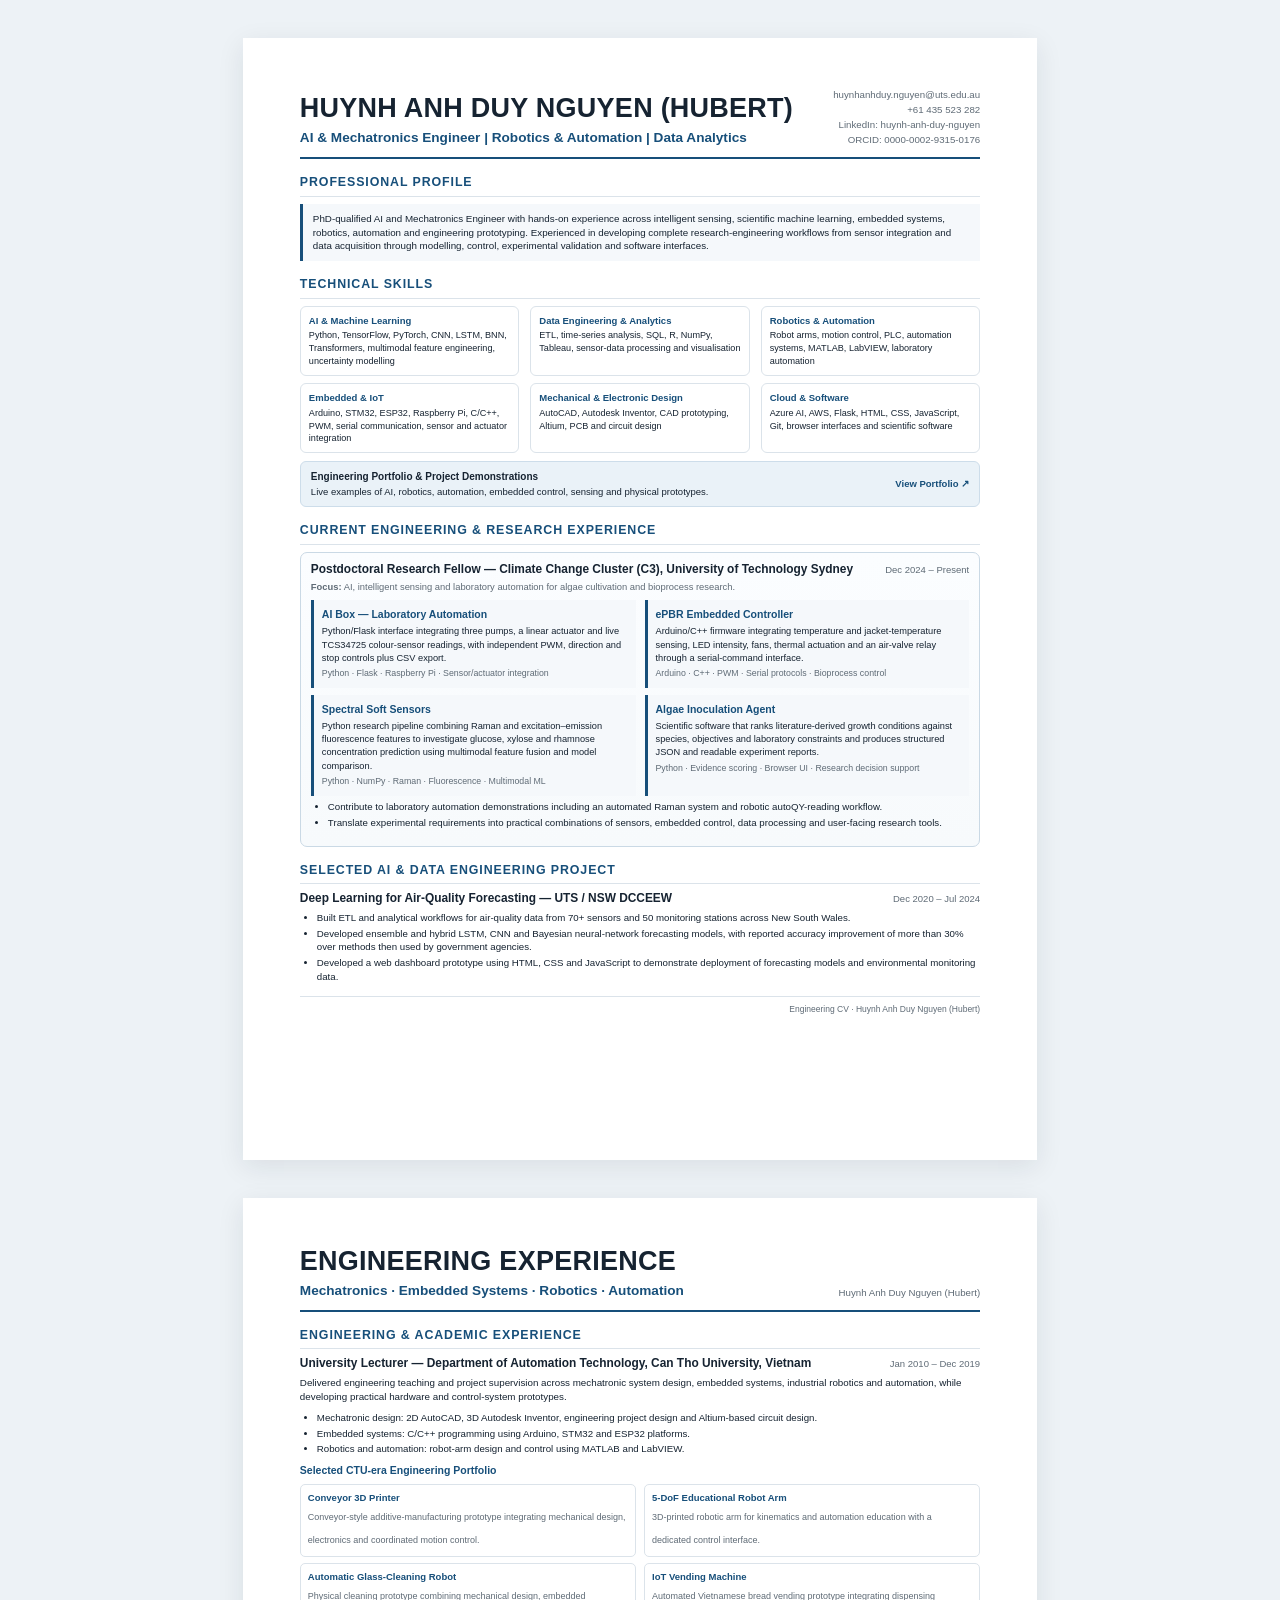
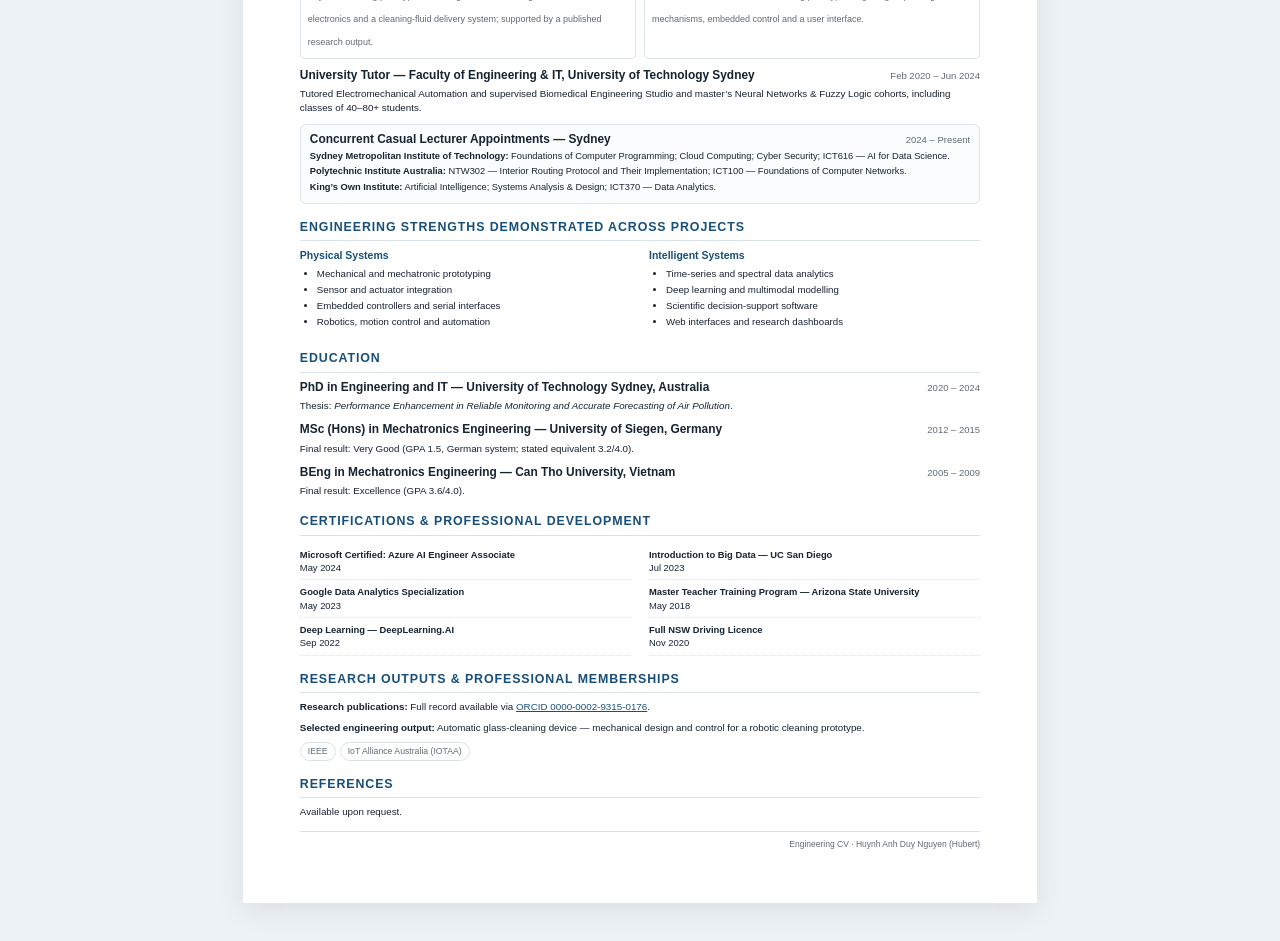
==== documents/CV_Engineering_AI_Robotics_2026.html @ 5ec6fedc "Add updated engineering CV to portfolio website" ====
<!DOCTYPE html>
<html lang="en">
<head>
<meta charset="utf-8">
<meta name="viewport" content="width=device-width, initial-scale=1">
<title>Huynh Anh Duy Nguyen (Hubert) — Engineering, AI & Robotics CV</title>
<style>
:root{
--ink:#162331;
--muted:#5f6b76;
--line:#dbe3ea;
--paper:#ffffff;
--soft:#f5f8fb;
--accent:#174f7a;
--accent-soft:#eaf2f8;
}
*{box-sizing:border-box}
html{background:#edf2f6}
body{
margin:0;
font-family:"Segoe UI",Arial,Helvetica,sans-serif;
color:var(--ink);
background:#edf2f6;
line-height:1.42;
}
.page{
width:210mm;
min-height:297mm;
margin:10mm auto;
background:var(--paper);
padding:13mm 15mm 14mm;
box-shadow:0 7px 26px rgba(22,35,49,.09);
}
header{
display:grid;
grid-template-columns:minmax(0,1fr) auto;
gap:22px;
align-items:end;
border-bottom:2.5px solid var(--accent);
padding-bottom:10px;
margin-bottom:13px;
}
h1{
margin:0;
font-size:27px;
letter-spacing:.25px;
line-height:1.05;
}
.role{
margin-top:5px;
color:var(--accent);
font-weight:700;
font-size:13.6px;
}
.contact{
text-align:right;
font-size:9.7px;
line-height:1.55;
color:var(--muted);
}
.contact a{color:inherit;text-decoration:none}
h2{
margin:15px 0 7px;
padding-bottom:4px;
color:var(--accent);
border-bottom:1px solid var(--line);
text-transform:uppercase;
letter-spacing:.9px;
font-size:12.4px;
}
h3{margin:0;font-size:11.9px;line-height:1.3}
h4{margin:0 0 3px;font-size:10.5px;color:var(--accent)}
p{margin:4px 0 7px;font-size:9.8px}
ul{margin:4px 0 7px 17px;padding:0}
li{margin:2px 0;font-size:9.7px}
.profile{
background:var(--soft);
border-left:3px solid var(--accent);
padding:8px 10px;
}
.meta{
display:flex;
justify-content:space-between;
gap:14px;
align-items:baseline;
margin-bottom:3px;
}
.meta span{
white-space:nowrap;
color:var(--muted);
font-size:9.5px;
}
.item{margin-bottom:9px}
.skills{
display:grid;
grid-template-columns:1fr 1fr 1fr;
gap:7px 11px;
}
.skill{
min-height:50px;
padding:7px 8px;
border:1px solid var(--line);
border-radius:6px;
background:#fff;
font-size:9.1px;
}
.skill b{
display:block;
color:var(--accent);
margin-bottom:2px;
font-size:9.5px;
}
.portfolio{
margin-top:8px;
display:flex;
justify-content:space-between;
gap:16px;
align-items:center;
padding:8px 10px;
background:var(--accent-soft);
border:1px solid #cdddea;
border-radius:6px;
font-size:9.5px;
}
.portfolio b{display:block;font-size:10px}
.portfolio a{
color:var(--accent);
font-weight:700;
text-decoration:none;
white-space:nowrap;
}
.lead-role{
border:1px solid #cad9e5;
border-radius:7px;
padding:9px 10px;
background:linear-gradient(180deg,#fbfdff 0%,#f7fafc 100%);
}
.focus{
color:var(--muted);
font-size:9.4px;
margin:2px 0 7px;
}
.project-grid{
display:grid;
grid-template-columns:1fr 1fr;
gap:7px 9px;
margin-top:6px;
}
.project-card{
border-left:3px solid var(--accent);
background:var(--soft);
padding:7px 8px;
min-height:72px;
}
.project-card p{font-size:9.25px;margin:2px 0}
.project-card .tech{
color:var(--muted);
font-size:8.8px;
}
.compact-teaching{
border:1px solid var(--line);
border-radius:6px;
padding:7px 9px;
background:#fbfcfd;
}
.compact-teaching p{margin:2px 0;font-size:9.3px}
.ctu-projects{
display:grid;
grid-template-columns:1fr 1fr;
gap:6px 8px;
margin-top:6px;
}
.ctu-project{
padding:6px 7px;
border:1px solid var(--line);
border-radius:5px;
background:#fff;
}
.ctu-project b{display:block;color:var(--accent);font-size:9.5px}
.ctu-project span{font-size:9px;color:var(--muted)}
.two-col{
display:grid;
grid-template-columns:1fr 1fr;
gap:10px 18px;
}
.cert{
padding:5px 0;
border-bottom:1px dotted var(--line);
font-size:9.4px;
}
.cert b{display:block}
.badges{display:flex;flex-wrap:wrap;gap:4px;margin-top:5px}
.badge{
border:1px solid var(--line);
border-radius:999px;
padding:2px 7px;
font-size:8.7px;
color:var(--muted);
}
.small{font-size:9.2px;color:var(--muted)}
a{color:var(--accent)}
.page-note{
margin-top:12px;
padding-top:6px;
border-top:1px solid var(--line);
font-size:8.5px;
color:var(--muted);
text-align:right;
}
@media print{
html,body{background:#fff}
.page{
width:auto;
min-height:297mm;
margin:0;
box-shadow:none;
break-after:page;
}
.page:last-child{break-after:auto}
a{text-decoration:none;color:inherit}
}
</style>
</head>
<body>
<main class="page">
<header>
<div>
<h1>HUYNH ANH DUY NGUYEN (HUBERT)</h1>
<div class="role">AI &amp; Mechatronics Engineer | Robotics &amp; Automation | Data Analytics</div>
</div>
<div class="contact">
<div><a href="mailto:huynhanhduy.nguyen@uts.edu.au">huynhanhduy.nguyen@uts.edu.au</a></div>
<div>+61 435 523 282</div>
<div><a href="https://www.linkedin.com/in/huynh-anh-duy-nguyen/">LinkedIn: huynh-anh-duy-nguyen</a></div>
<div><a href="https://orcid.org/0000-0002-9315-0176">ORCID: 0000-0002-9315-0176</a></div>
</div>
</header>
<section>
<h2>Professional Profile</h2>
<p class="profile">
PhD-qualified AI and Mechatronics Engineer with hands-on experience across intelligent sensing,
scientific machine learning, embedded systems, robotics, automation and engineering prototyping.
Experienced in developing complete research-engineering workflows from sensor integration and data
acquisition through modelling, control, experimental validation and software interfaces.
</p>
</section>
<section>
<h2>Technical Skills</h2>
<div class="skills">
<div class="skill"><b>AI &amp; Machine Learning</b>Python, TensorFlow, PyTorch, CNN, LSTM, BNN, Transformers, multimodal feature engineering, uncertainty modelling</div>
<div class="skill"><b>Data Engineering &amp; Analytics</b>ETL, time-series analysis, SQL, R, NumPy, Tableau, sensor-data processing and visualisation</div>
<div class="skill"><b>Robotics &amp; Automation</b>Robot arms, motion control, PLC, automation systems, MATLAB, LabVIEW, laboratory automation</div>
<div class="skill"><b>Embedded &amp; IoT</b>Arduino, STM32, ESP32, Raspberry Pi, C/C++, PWM, serial communication, sensor and actuator integration</div>
<div class="skill"><b>Mechanical &amp; Electronic Design</b>AutoCAD, Autodesk Inventor, CAD prototyping, Altium, PCB and circuit design</div>
<div class="skill"><b>Cloud &amp; Software</b>Azure AI, AWS, Flask, HTML, CSS, JavaScript, Git, browser interfaces and scientific software</div>
</div>
<div class="portfolio">
<div><b>Engineering Portfolio &amp; Project Demonstrations</b>Live examples of AI, robotics, automation, embedded control, sensing and physical prototypes.</div>
<a href="https://nhaduy99.github.io/portfolio_website/" target="_blank" rel="noopener">View Portfolio ↗</a>
</div>
</section>
<section>
<h2>Current Engineering &amp; Research Experience</h2>
<div class="lead-role">
<div class="meta">
<h3>Postdoctoral Research Fellow — Climate Change Cluster (C3), University of Technology Sydney</h3>
<span>Dec 2024 – Present</span>
</div>
<p class="focus"><b>Focus:</b> AI, intelligent sensing and laboratory automation for algae cultivation and bioprocess research.</p>
<div class="project-grid">
<div class="project-card">
<h4>AI Box — Laboratory Automation</h4>
<p>Python/Flask interface integrating three pumps, a linear actuator and live TCS34725 colour-sensor readings, with independent PWM, direction and stop controls plus CSV export.</p>
<p class="tech">Python · Flask · Raspberry Pi · Sensor/actuator integration</p>
</div>
<div class="project-card">
<h4>ePBR Embedded Controller</h4>
<p>Arduino/C++ firmware integrating temperature and jacket-temperature sensing, LED intensity, fans, thermal actuation and an air-valve relay through a serial-command interface.</p>
<p class="tech">Arduino · C++ · PWM · Serial protocols · Bioprocess control</p>
</div>
<div class="project-card">
<h4>Spectral Soft Sensors</h4>
<p>Python research pipeline combining Raman and excitation–emission fluorescence features to investigate glucose, xylose and rhamnose concentration prediction using multimodal feature fusion and model comparison.</p>
<p class="tech">Python · NumPy · Raman · Fluorescence · Multimodal ML</p>
</div>
<div class="project-card">
<h4>Algae Inoculation Agent</h4>
<p>Scientific software that ranks literature-derived growth conditions against species, objectives and laboratory constraints and produces structured JSON and readable experiment reports.</p>
<p class="tech">Python · Evidence scoring · Browser UI · Research decision support</p>
</div>
</div>
<ul>
<li>Contribute to laboratory automation demonstrations including an automated Raman system and robotic autoQY-reading workflow.</li>
<li>Translate experimental requirements into practical combinations of sensors, embedded control, data processing and user-facing research tools.</li>
</ul>
</div>
</section>
<section>
<h2>Selected AI &amp; Data Engineering Project</h2>
<div class="item">
<div class="meta">
<h3>Deep Learning for Air-Quality Forecasting — UTS / NSW DCCEEW</h3>
<span>Dec 2020 – Jul 2024</span>
</div>
<ul>
<li>Built ETL and analytical workflows for air-quality data from 70+ sensors and 50 monitoring stations across New South Wales.</li>
<li>Developed ensemble and hybrid LSTM, CNN and Bayesian neural-network forecasting models, with reported accuracy improvement of more than 30% over methods then used by government agencies.</li>
<li>Developed a web dashboard prototype using HTML, CSS and JavaScript to demonstrate deployment of forecasting models and environmental monitoring data.</li>
</ul>
</div>
</section>
<div class="page-note">Engineering CV · Huynh Anh Duy Nguyen (Hubert)</div>
</main>
<main class="page">
<header>
<div>
<h1>ENGINEERING EXPERIENCE</h1>
<div class="role">Mechatronics · Embedded Systems · Robotics · Automation</div>
</div>
<div class="contact">Huynh Anh Duy Nguyen (Hubert)</div>
</header>
<section>
<h2>Engineering &amp; Academic Experience</h2>
<div class="item">
<div class="meta">
<h3>University Lecturer — Department of Automation Technology, Can Tho University, Vietnam</h3>
<span>Jan 2010 – Dec 2019</span>
</div>
<p>
Delivered engineering teaching and project supervision across mechatronic system design, embedded systems,
industrial robotics and automation, while developing practical hardware and control-system prototypes.
</p>
<ul>
<li>Mechatronic design: 2D AutoCAD, 3D Autodesk Inventor, engineering project design and Altium-based circuit design.</li>
<li>Embedded systems: C/C++ programming using Arduino, STM32 and ESP32 platforms.</li>
<li>Robotics and automation: robot-arm design and control using MATLAB and LabVIEW.</li>
</ul>
<h4>Selected CTU-era Engineering Portfolio</h4>
<div class="ctu-projects">
<div class="ctu-project">
<b>Conveyor 3D Printer</b>
<span>Conveyor-style additive-manufacturing prototype integrating mechanical design, electronics and coordinated motion control.</span>
</div>
<div class="ctu-project">
<b>5-DoF Educational Robot Arm</b>
<span>3D-printed robotic arm for kinematics and automation education with a dedicated control interface.</span>
</div>
<div class="ctu-project">
<b>Automatic Glass-Cleaning Robot</b>
<span>Physical cleaning prototype combining mechanical design, embedded electronics and a cleaning-fluid delivery system; supported by a published research output.</span>
</div>
<div class="ctu-project">
<b>IoT Vending Machine</b>
<span>Automated Vietnamese bread vending prototype integrating dispensing mechanisms, embedded control and a user interface.</span>
</div>
</div>
</div>
<div class="item">
<div class="meta">
<h3>University Tutor — Faculty of Engineering &amp; IT, University of Technology Sydney</h3>
<span>Feb 2020 – Jun 2024</span>
</div>
<p>Tutored Electromechanical Automation and supervised Biomedical Engineering Studio and master’s Neural Networks &amp; Fuzzy Logic cohorts, including classes of 40–80+ students.</p>
</div>
<div class="compact-teaching">
<div class="meta">
<h3>Concurrent Casual Lecturer Appointments — Sydney</h3>
<span>2024 – Present</span>
</div>
<p><b>Sydney Metropolitan Institute of Technology:</b> Foundations of Computer Programming; Cloud Computing; Cyber Security; ICT616 — AI for Data Science.</p>
<p><b>Polytechnic Institute Australia:</b> NTW302 — Interior Routing Protocol and Their Implementation; ICT100 — Foundations of Computer Networks.</p>
<p><b>King’s Own Institute:</b> Artificial Intelligence; Systems Analysis &amp; Design; ICT370 — Data Analytics.</p>
</div>
</section>
<section>
<h2>Engineering Strengths Demonstrated Across Projects</h2>
<div class="two-col">
<div>
<h4>Physical Systems</h4>
<ul>
<li>Mechanical and mechatronic prototyping</li>
<li>Sensor and actuator integration</li>
<li>Embedded controllers and serial interfaces</li>
<li>Robotics, motion control and automation</li>
</ul>
</div>
<div>
<h4>Intelligent Systems</h4>
<ul>
<li>Time-series and spectral data analytics</li>
<li>Deep learning and multimodal modelling</li>
<li>Scientific decision-support software</li>
<li>Web interfaces and research dashboards</li>
</ul>
</div>
</div>
</section>
<section>
<h2>Education</h2>
<div class="item">
<div class="meta"><h3>PhD in Engineering and IT — University of Technology Sydney, Australia</h3><span>2020 – 2024</span></div>
<p>Thesis: <em>Performance Enhancement in Reliable Monitoring and Accurate Forecasting of Air Pollution</em>.</p>
</div>
<div class="item">
<div class="meta"><h3>MSc (Hons) in Mechatronics Engineering — University of Siegen, Germany</h3><span>2012 – 2015</span></div>
<p>Final result: Very Good (GPA 1.5, German system; stated equivalent 3.2/4.0).</p>
</div>
<div class="item">
<div class="meta"><h3>BEng in Mechatronics Engineering — Can Tho University, Vietnam</h3><span>2005 – 2009</span></div>
<p>Final result: Excellence (GPA 3.6/4.0).</p>
</div>
</section>
<section>
<h2>Certifications &amp; Professional Development</h2>
<div class="two-col">
<div>
<div class="cert"><b>Microsoft Certified: Azure AI Engineer Associate</b>May 2024</div>
<div class="cert"><b>Google Data Analytics Specialization</b>May 2023</div>
<div class="cert"><b>Deep Learning — DeepLearning.AI</b>Sep 2022</div>
</div>
<div>
<div class="cert"><b>Introduction to Big Data — UC San Diego</b>Jul 2023</div>
<div class="cert"><b>Master Teacher Training Program — Arizona State University</b>May 2018</div>
<div class="cert"><b>Full NSW Driving Licence</b>Nov 2020</div>
</div>
</div>
</section>
<section>
<h2>Research Outputs &amp; Professional Memberships</h2>
<p><b>Research publications:</b> Full record available via <a href="https://orcid.org/0000-0002-9315-0176">ORCID 0000-0002-9315-0176</a>.</p>
<p><b>Selected engineering output:</b> Automatic glass-cleaning device — mechanical design and control for a robotic cleaning prototype.</p>
<div class="badges">
<span class="badge">IEEE</span>
<span class="badge">IoT Alliance Australia (IOTAA)</span>
</div>
</section>
<section>
<h2>References</h2>
<p>Available upon request.</p>
</section>
<div class="page-note">Engineering CV · Huynh Anh Duy Nguyen (Hubert)</div>
</main>
</body>
</html>
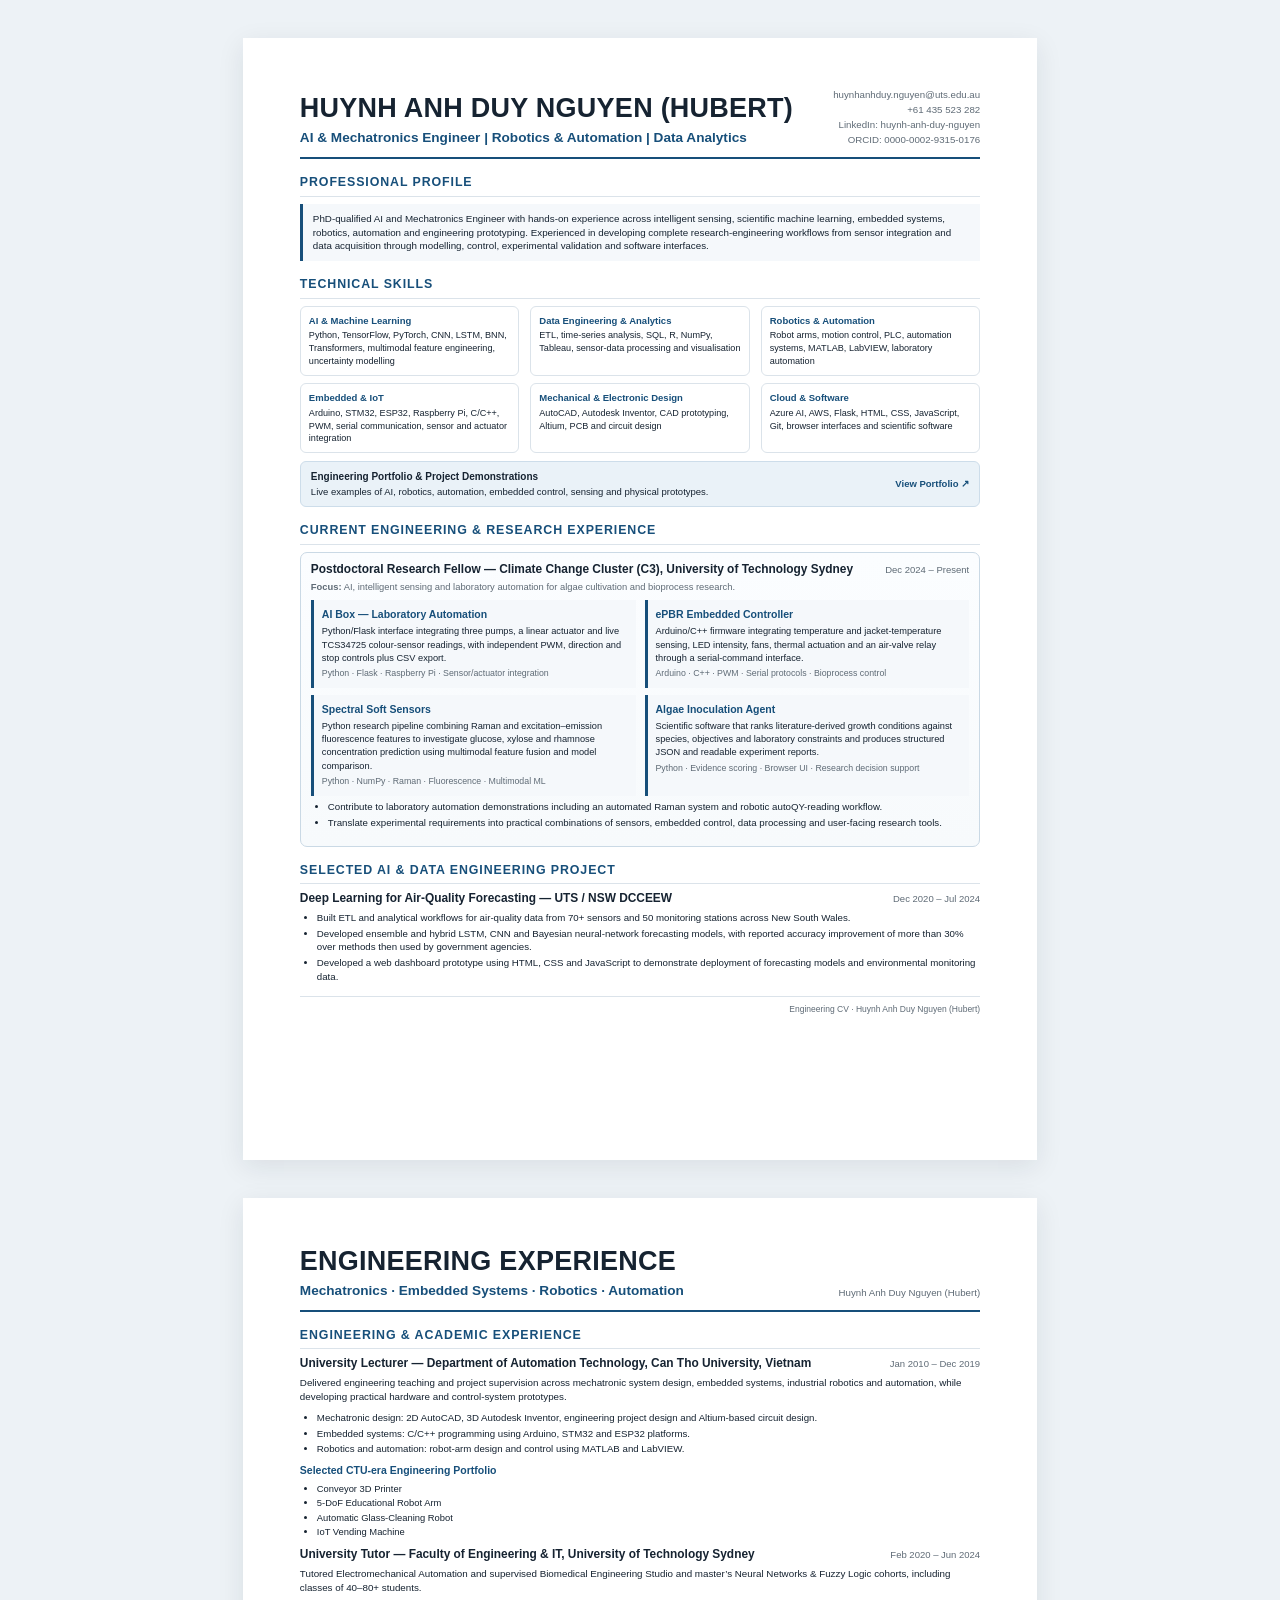
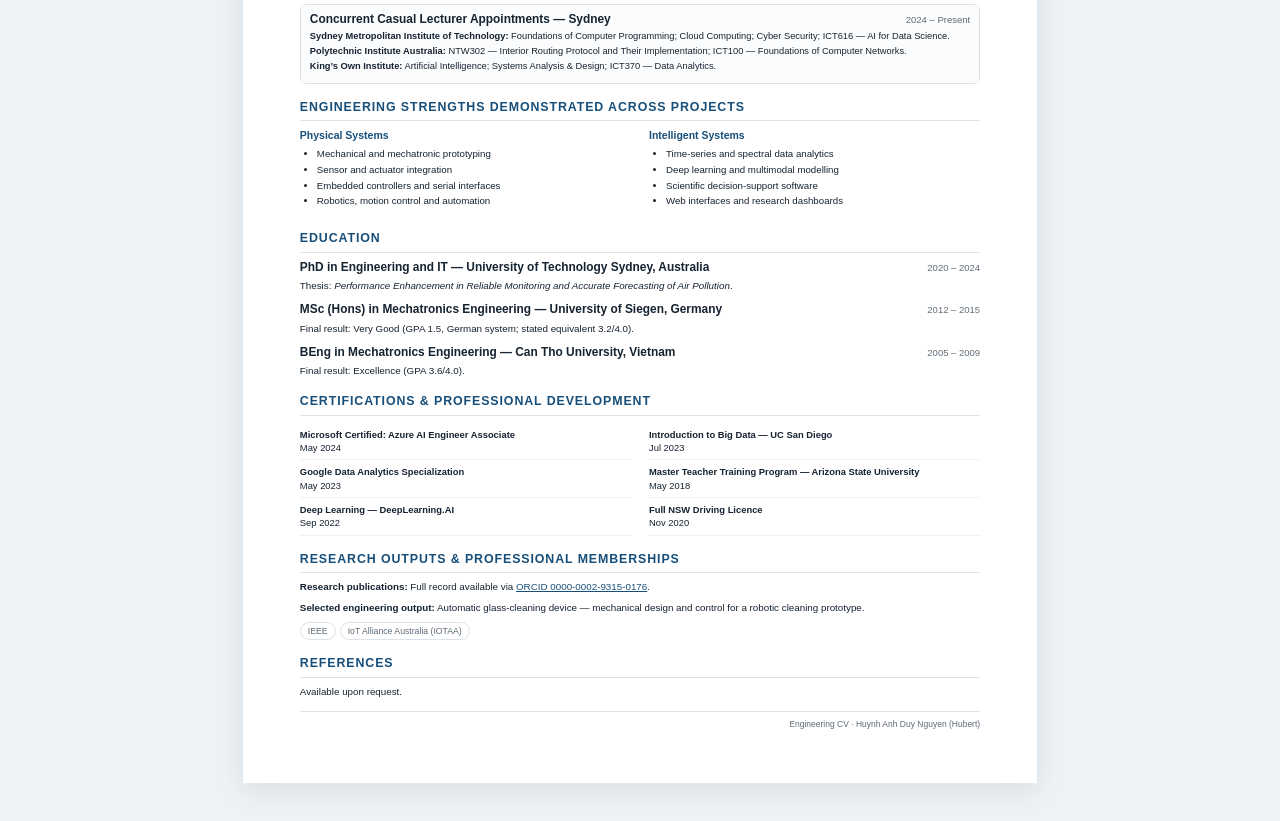
==== commit b1006831: "Simplify CTU project portfolio list in engineering CV" ====
--- a/documents/CV_Engineering_AI_Robotics_2026.html
+++ b/documents/CV_Engineering_AI_Robotics_2026.html
@@ -6,67 +6,67 @@
 <title>Huynh Anh Duy Nguyen (Hubert) — Engineering, AI & Robotics CV</title>
 <style>
 :root{
---ink:#162331;
---muted:#5f6b76;
---line:#dbe3ea;
---paper:#ffffff;
---soft:#f5f8fb;
---accent:#174f7a;
---accent-soft:#eaf2f8;
+  --ink:#162331;
+  --muted:#5f6b76;
+  --line:#dbe3ea;
+  --paper:#ffffff;
+  --soft:#f5f8fb;
+  --accent:#174f7a;
+  --accent-soft:#eaf2f8;
 }
 *{box-sizing:border-box}
 html{background:#edf2f6}
 body{
-margin:0;
-font-family:"Segoe UI",Arial,Helvetica,sans-serif;
-color:var(--ink);
-background:#edf2f6;
-line-height:1.42;
+  margin:0;
+  font-family:"Segoe UI",Arial,Helvetica,sans-serif;
+  color:var(--ink);
+  background:#edf2f6;
+  line-height:1.42;
 }
 .page{
-width:210mm;
-min-height:297mm;
-margin:10mm auto;
-background:var(--paper);
-padding:13mm 15mm 14mm;
-box-shadow:0 7px 26px rgba(22,35,49,.09);
+  width:210mm;
+  min-height:297mm;
+  margin:10mm auto;
+  background:var(--paper);
+  padding:13mm 15mm 14mm;
+  box-shadow:0 7px 26px rgba(22,35,49,.09);
 }
 header{
-display:grid;
-grid-template-columns:minmax(0,1fr) auto;
-gap:22px;
-align-items:end;
-border-bottom:2.5px solid var(--accent);
-padding-bottom:10px;
-margin-bottom:13px;
+  display:grid;
+  grid-template-columns:minmax(0,1fr) auto;
+  gap:22px;
+  align-items:end;
+  border-bottom:2.5px solid var(--accent);
+  padding-bottom:10px;
+  margin-bottom:13px;
 }
 h1{
-margin:0;
-font-size:27px;
-letter-spacing:.25px;
-line-height:1.05;
+  margin:0;
+  font-size:27px;
+  letter-spacing:.25px;
+  line-height:1.05;
 }
 .role{
-margin-top:5px;
-color:var(--accent);
-font-weight:700;
-font-size:13.6px;
+  margin-top:5px;
+  color:var(--accent);
+  font-weight:700;
+  font-size:13.6px;
 }
 .contact{
-text-align:right;
-font-size:9.7px;
-line-height:1.55;
-color:var(--muted);
+  text-align:right;
+  font-size:9.7px;
+  line-height:1.55;
+  color:var(--muted);
 }
 .contact a{color:inherit;text-decoration:none}
 h2{
-margin:15px 0 7px;
-padding-bottom:4px;
-color:var(--accent);
-border-bottom:1px solid var(--line);
-text-transform:uppercase;
-letter-spacing:.9px;
-font-size:12.4px;
+  margin:15px 0 7px;
+  padding-bottom:4px;
+  color:var(--accent);
+  border-bottom:1px solid var(--line);
+  text-transform:uppercase;
+  letter-spacing:.9px;
+  font-size:12.4px;
 }
 h3{margin:0;font-size:11.9px;line-height:1.3}
 h4{margin:0 0 3px;font-size:10.5px;color:var(--accent)}
@@ -74,371 +74,372 @@
 ul{margin:4px 0 7px 17px;padding:0}
 li{margin:2px 0;font-size:9.7px}
 .profile{
-background:var(--soft);
-border-left:3px solid var(--accent);
-padding:8px 10px;
+  background:var(--soft);
+  border-left:3px solid var(--accent);
+  padding:8px 10px;
 }
 .meta{
-display:flex;
-justify-content:space-between;
-gap:14px;
-align-items:baseline;
-margin-bottom:3px;
+  display:flex;
+  justify-content:space-between;
+  gap:14px;
+  align-items:baseline;
+  margin-bottom:3px;
 }
 .meta span{
-white-space:nowrap;
-color:var(--muted);
-font-size:9.5px;
+  white-space:nowrap;
+  color:var(--muted);
+  font-size:9.5px;
 }
 .item{margin-bottom:9px}
+.compact{margin-top:4px;margin-bottom:5px}
+.compact li{margin:1px 0;font-size:9.4px}
 .skills{
-display:grid;
-grid-template-columns:1fr 1fr 1fr;
-gap:7px 11px;
+  display:grid;
+  grid-template-columns:1fr 1fr 1fr;
+  gap:7px 11px;
 }
 .skill{
-min-height:50px;
-padding:7px 8px;
-border:1px solid var(--line);
-border-radius:6px;
-background:#fff;
-font-size:9.1px;
+  min-height:50px;
+  padding:7px 8px;
+  border:1px solid var(--line);
+  border-radius:6px;
+  background:#fff;
+  font-size:9.1px;
 }
 .skill b{
-display:block;
-color:var(--accent);
-margin-bottom:2px;
-font-size:9.5px;
+  display:block;
+  color:var(--accent);
+  margin-bottom:2px;
+  font-size:9.5px;
 }
 .portfolio{
-margin-top:8px;
-display:flex;
-justify-content:space-between;
-gap:16px;
-align-items:center;
-padding:8px 10px;
-background:var(--accent-soft);
-border:1px solid #cdddea;
-border-radius:6px;
-font-size:9.5px;
+  margin-top:8px;
+  display:flex;
+  justify-content:space-between;
+  gap:16px;
+  align-items:center;
+  padding:8px 10px;
+  background:var(--accent-soft);
+  border:1px solid #cdddea;
+  border-radius:6px;
+  font-size:9.5px;
 }
 .portfolio b{display:block;font-size:10px}
 .portfolio a{
-color:var(--accent);
-font-weight:700;
-text-decoration:none;
-white-space:nowrap;
+  color:var(--accent);
+  font-weight:700;
+  text-decoration:none;
+  white-space:nowrap;
 }
 .lead-role{
-border:1px solid #cad9e5;
-border-radius:7px;
-padding:9px 10px;
-background:linear-gradient(180deg,#fbfdff 0%,#f7fafc 100%);
+  border:1px solid #cad9e5;
+  border-radius:7px;
+  padding:9px 10px;
+  background:linear-gradient(180deg,#fbfdff 0%,#f7fafc 100%);
 }
 .focus{
-color:var(--muted);
-font-size:9.4px;
-margin:2px 0 7px;
+  color:var(--muted);
+  font-size:9.4px;
+  margin:2px 0 7px;
 }
 .project-grid{
-display:grid;
-grid-template-columns:1fr 1fr;
-gap:7px 9px;
-margin-top:6px;
+  display:grid;
+  grid-template-columns:1fr 1fr;
+  gap:7px 9px;
+  margin-top:6px;
 }
 .project-card{
-border-left:3px solid var(--accent);
-background:var(--soft);
-padding:7px 8px;
-min-height:72px;
+  border-left:3px solid var(--accent);
+  background:var(--soft);
+  padding:7px 8px;
+  min-height:72px;
 }
 .project-card p{font-size:9.25px;margin:2px 0}
 .project-card .tech{
-color:var(--muted);
-font-size:8.8px;
+  color:var(--muted);
+  font-size:8.8px;
 }
 .compact-teaching{
-border:1px solid var(--line);
-border-radius:6px;
-padding:7px 9px;
-background:#fbfcfd;
+  border:1px solid var(--line);
+  border-radius:6px;
+  padding:7px 9px;
+  background:#fbfcfd;
 }
 .compact-teaching p{margin:2px 0;font-size:9.3px}
-.ctu-projects{
-display:grid;
-grid-template-columns:1fr 1fr;
-gap:6px 8px;
-margin-top:6px;
-}
-.ctu-project{
-padding:6px 7px;
-border:1px solid var(--line);
-border-radius:5px;
-background:#fff;
-}
-.ctu-project b{display:block;color:var(--accent);font-size:9.5px}
-.ctu-project span{font-size:9px;color:var(--muted)}
 .two-col{
-display:grid;
-grid-template-columns:1fr 1fr;
-gap:10px 18px;
+  display:grid;
+  grid-template-columns:1fr 1fr;
+  gap:10px 18px;
 }
 .cert{
-padding:5px 0;
-border-bottom:1px dotted var(--line);
-font-size:9.4px;
+  padding:5px 0;
+  border-bottom:1px dotted var(--line);
+  font-size:9.4px;
 }
 .cert b{display:block}
 .badges{display:flex;flex-wrap:wrap;gap:4px;margin-top:5px}
 .badge{
-border:1px solid var(--line);
-border-radius:999px;
-padding:2px 7px;
-font-size:8.7px;
-color:var(--muted);
+  border:1px solid var(--line);
+  border-radius:999px;
+  padding:2px 7px;
+  font-size:8.7px;
+  color:var(--muted);
 }
 .small{font-size:9.2px;color:var(--muted)}
 a{color:var(--accent)}
 .page-note{
-margin-top:12px;
-padding-top:6px;
-border-top:1px solid var(--line);
-font-size:8.5px;
-color:var(--muted);
-text-align:right;
+  margin-top:12px;
+  padding-top:6px;
+  border-top:1px solid var(--line);
+  font-size:8.5px;
+  color:var(--muted);
+  text-align:right;
 }
 @media print{
-html,body{background:#fff}
-.page{
-width:auto;
-min-height:297mm;
-margin:0;
-box-shadow:none;
-break-after:page;
-}
-.page:last-child{break-after:auto}
-a{text-decoration:none;color:inherit}
+  html,body{background:#fff}
+  .page{
+    width:auto;
+    min-height:297mm;
+    margin:0;
+    box-shadow:none;
+    break-after:page;
+  }
+  .page:last-child{break-after:auto}
+  a{text-decoration:none;color:inherit}
 }
 </style>
 </head>
 <body>
+
 <main class="page">
 <header>
-<div>
-<h1>HUYNH ANH DUY NGUYEN (HUBERT)</h1>
-<div class="role">AI &amp; Mechatronics Engineer | Robotics &amp; Automation | Data Analytics</div>
-</div>
-<div class="contact">
-<div><a href="mailto:huynhanhduy.nguyen@uts.edu.au">huynhanhduy.nguyen@uts.edu.au</a></div>
-<div>+61 435 523 282</div>
-<div><a href="https://www.linkedin.com/in/huynh-anh-duy-nguyen/">LinkedIn: huynh-anh-duy-nguyen</a></div>
-<div><a href="https://orcid.org/0000-0002-9315-0176">ORCID: 0000-0002-9315-0176</a></div>
-</div>
+  <div>
+    <h1>HUYNH ANH DUY NGUYEN (HUBERT)</h1>
+    <div class="role">AI &amp; Mechatronics Engineer | Robotics &amp; Automation | Data Analytics</div>
+  </div>
+  <div class="contact">
+    <div><a href="mailto:huynhanhduy.nguyen@uts.edu.au">huynhanhduy.nguyen@uts.edu.au</a></div>
+    <div>+61 435 523 282</div>
+    <div><a href="https://www.linkedin.com/in/huynh-anh-duy-nguyen/">LinkedIn: huynh-anh-duy-nguyen</a></div>
+    <div><a href="https://orcid.org/0000-0002-9315-0176">ORCID: 0000-0002-9315-0176</a></div>
+  </div>
 </header>
-<section>
-<h2>Professional Profile</h2>
-<p class="profile">
-PhD-qualified AI and Mechatronics Engineer with hands-on experience across intelligent sensing,
-scientific machine learning, embedded systems, robotics, automation and engineering prototyping.
-Experienced in developing complete research-engineering workflows from sensor integration and data
-acquisition through modelling, control, experimental validation and software interfaces.
-</p>
-</section>
-<section>
-<h2>Technical Skills</h2>
-<div class="skills">
-<div class="skill"><b>AI &amp; Machine Learning</b>Python, TensorFlow, PyTorch, CNN, LSTM, BNN, Transformers, multimodal feature engineering, uncertainty modelling</div>
-<div class="skill"><b>Data Engineering &amp; Analytics</b>ETL, time-series analysis, SQL, R, NumPy, Tableau, sensor-data processing and visualisation</div>
-<div class="skill"><b>Robotics &amp; Automation</b>Robot arms, motion control, PLC, automation systems, MATLAB, LabVIEW, laboratory automation</div>
-<div class="skill"><b>Embedded &amp; IoT</b>Arduino, STM32, ESP32, Raspberry Pi, C/C++, PWM, serial communication, sensor and actuator integration</div>
-<div class="skill"><b>Mechanical &amp; Electronic Design</b>AutoCAD, Autodesk Inventor, CAD prototyping, Altium, PCB and circuit design</div>
-<div class="skill"><b>Cloud &amp; Software</b>Azure AI, AWS, Flask, HTML, CSS, JavaScript, Git, browser interfaces and scientific software</div>
-</div>
-<div class="portfolio">
-<div><b>Engineering Portfolio &amp; Project Demonstrations</b>Live examples of AI, robotics, automation, embedded control, sensing and physical prototypes.</div>
-<a href="https://nhaduy99.github.io/portfolio_website/" target="_blank" rel="noopener">View Portfolio ↗</a>
-</div>
-</section>
-<section>
-<h2>Current Engineering &amp; Research Experience</h2>
-<div class="lead-role">
-<div class="meta">
-<h3>Postdoctoral Research Fellow — Climate Change Cluster (C3), University of Technology Sydney</h3>
-<span>Dec 2024 – Present</span>
-</div>
-<p class="focus"><b>Focus:</b> AI, intelligent sensing and laboratory automation for algae cultivation and bioprocess research.</p>
-<div class="project-grid">
-<div class="project-card">
-<h4>AI Box — Laboratory Automation</h4>
-<p>Python/Flask interface integrating three pumps, a linear actuator and live TCS34725 colour-sensor readings, with independent PWM, direction and stop controls plus CSV export.</p>
-<p class="tech">Python · Flask · Raspberry Pi · Sensor/actuator integration</p>
-</div>
-<div class="project-card">
-<h4>ePBR Embedded Controller</h4>
-<p>Arduino/C++ firmware integrating temperature and jacket-temperature sensing, LED intensity, fans, thermal actuation and an air-valve relay through a serial-command interface.</p>
-<p class="tech">Arduino · C++ · PWM · Serial protocols · Bioprocess control</p>
-</div>
-<div class="project-card">
-<h4>Spectral Soft Sensors</h4>
-<p>Python research pipeline combining Raman and excitation–emission fluorescence features to investigate glucose, xylose and rhamnose concentration prediction using multimodal feature fusion and model comparison.</p>
-<p class="tech">Python · NumPy · Raman · Fluorescence · Multimodal ML</p>
-</div>
-<div class="project-card">
-<h4>Algae Inoculation Agent</h4>
-<p>Scientific software that ranks literature-derived growth conditions against species, objectives and laboratory constraints and produces structured JSON and readable experiment reports.</p>
-<p class="tech">Python · Evidence scoring · Browser UI · Research decision support</p>
-</div>
-</div>
-<ul>
-<li>Contribute to laboratory automation demonstrations including an automated Raman system and robotic autoQY-reading workflow.</li>
-<li>Translate experimental requirements into practical combinations of sensors, embedded control, data processing and user-facing research tools.</li>
-</ul>
-</div>
-</section>
-<section>
-<h2>Selected AI &amp; Data Engineering Project</h2>
-<div class="item">
-<div class="meta">
-<h3>Deep Learning for Air-Quality Forecasting — UTS / NSW DCCEEW</h3>
-<span>Dec 2020 – Jul 2024</span>
-</div>
-<ul>
-<li>Built ETL and analytical workflows for air-quality data from 70+ sensors and 50 monitoring stations across New South Wales.</li>
-<li>Developed ensemble and hybrid LSTM, CNN and Bayesian neural-network forecasting models, with reported accuracy improvement of more than 30% over methods then used by government agencies.</li>
-<li>Developed a web dashboard prototype using HTML, CSS and JavaScript to demonstrate deployment of forecasting models and environmental monitoring data.</li>
-</ul>
-</div>
-</section>
+
+<section>
+  <h2>Professional Profile</h2>
+  <p class="profile">
+    PhD-qualified AI and Mechatronics Engineer with hands-on experience across intelligent sensing,
+    scientific machine learning, embedded systems, robotics, automation and engineering prototyping.
+    Experienced in developing complete research-engineering workflows from sensor integration and data
+    acquisition through modelling, control, experimental validation and software interfaces.
+  </p>
+</section>
+
+<section>
+  <h2>Technical Skills</h2>
+  <div class="skills">
+    <div class="skill"><b>AI &amp; Machine Learning</b>Python, TensorFlow, PyTorch, CNN, LSTM, BNN, Transformers, multimodal feature engineering, uncertainty modelling</div>
+    <div class="skill"><b>Data Engineering &amp; Analytics</b>ETL, time-series analysis, SQL, R, NumPy, Tableau, sensor-data processing and visualisation</div>
+    <div class="skill"><b>Robotics &amp; Automation</b>Robot arms, motion control, PLC, automation systems, MATLAB, LabVIEW, laboratory automation</div>
+    <div class="skill"><b>Embedded &amp; IoT</b>Arduino, STM32, ESP32, Raspberry Pi, C/C++, PWM, serial communication, sensor and actuator integration</div>
+    <div class="skill"><b>Mechanical &amp; Electronic Design</b>AutoCAD, Autodesk Inventor, CAD prototyping, Altium, PCB and circuit design</div>
+    <div class="skill"><b>Cloud &amp; Software</b>Azure AI, AWS, Flask, HTML, CSS, JavaScript, Git, browser interfaces and scientific software</div>
+  </div>
+  <div class="portfolio">
+    <div><b>Engineering Portfolio &amp; Project Demonstrations</b>Live examples of AI, robotics, automation, embedded control, sensing and physical prototypes.</div>
+    <a href="https://nhaduy99.github.io/portfolio_website/" target="_blank" rel="noopener">View Portfolio ↗</a>
+  </div>
+</section>
+
+<section>
+  <h2>Current Engineering &amp; Research Experience</h2>
+  <div class="lead-role">
+    <div class="meta">
+      <h3>Postdoctoral Research Fellow — Climate Change Cluster (C3), University of Technology Sydney</h3>
+      <span>Dec 2024 – Present</span>
+    </div>
+    <p class="focus"><b>Focus:</b> AI, intelligent sensing and laboratory automation for algae cultivation and bioprocess research.</p>
+
+    <div class="project-grid">
+      <div class="project-card">
+        <h4>AI Box — Laboratory Automation</h4>
+        <p>Python/Flask interface integrating three pumps, a linear actuator and live TCS34725 colour-sensor readings, with independent PWM, direction and stop controls plus CSV export.</p>
+        <p class="tech">Python · Flask · Raspberry Pi · Sensor/actuator integration</p>
+      </div>
+
+      <div class="project-card">
+        <h4>ePBR Embedded Controller</h4>
+        <p>Arduino/C++ firmware integrating temperature and jacket-temperature sensing, LED intensity, fans, thermal actuation and an air-valve relay through a serial-command interface.</p>
+        <p class="tech">Arduino · C++ · PWM · Serial protocols · Bioprocess control</p>
+      </div>
+
+      <div class="project-card">
+        <h4>Spectral Soft Sensors</h4>
+        <p>Python research pipeline combining Raman and excitation–emission fluorescence features to investigate glucose, xylose and rhamnose concentration prediction using multimodal feature fusion and model comparison.</p>
+        <p class="tech">Python · NumPy · Raman · Fluorescence · Multimodal ML</p>
+      </div>
+
+      <div class="project-card">
+        <h4>Algae Inoculation Agent</h4>
+        <p>Scientific software that ranks literature-derived growth conditions against species, objectives and laboratory constraints and produces structured JSON and readable experiment reports.</p>
+        <p class="tech">Python · Evidence scoring · Browser UI · Research decision support</p>
+      </div>
+    </div>
+
+    <ul>
+      <li>Contribute to laboratory automation demonstrations including an automated Raman system and robotic autoQY-reading workflow.</li>
+      <li>Translate experimental requirements into practical combinations of sensors, embedded control, data processing and user-facing research tools.</li>
+    </ul>
+  </div>
+</section>
+
+<section>
+  <h2>Selected AI &amp; Data Engineering Project</h2>
+  <div class="item">
+    <div class="meta">
+      <h3>Deep Learning for Air-Quality Forecasting — UTS / NSW DCCEEW</h3>
+      <span>Dec 2020 – Jul 2024</span>
+    </div>
+    <ul>
+      <li>Built ETL and analytical workflows for air-quality data from 70+ sensors and 50 monitoring stations across New South Wales.</li>
+      <li>Developed ensemble and hybrid LSTM, CNN and Bayesian neural-network forecasting models, with reported accuracy improvement of more than 30% over methods then used by government agencies.</li>
+      <li>Developed a web dashboard prototype using HTML, CSS and JavaScript to demonstrate deployment of forecasting models and environmental monitoring data.</li>
+    </ul>
+  </div>
+</section>
+
 <div class="page-note">Engineering CV · Huynh Anh Duy Nguyen (Hubert)</div>
 </main>
+
+
 <main class="page">
 <header>
-<div>
-<h1>ENGINEERING EXPERIENCE</h1>
-<div class="role">Mechatronics · Embedded Systems · Robotics · Automation</div>
-</div>
-<div class="contact">Huynh Anh Duy Nguyen (Hubert)</div>
+  <div>
+    <h1>ENGINEERING EXPERIENCE</h1>
+    <div class="role">Mechatronics · Embedded Systems · Robotics · Automation</div>
+  </div>
+  <div class="contact">Huynh Anh Duy Nguyen (Hubert)</div>
 </header>
-<section>
-<h2>Engineering &amp; Academic Experience</h2>
-<div class="item">
-<div class="meta">
-<h3>University Lecturer — Department of Automation Technology, Can Tho University, Vietnam</h3>
-<span>Jan 2010 – Dec 2019</span>
-</div>
-<p>
-Delivered engineering teaching and project supervision across mechatronic system design, embedded systems,
-industrial robotics and automation, while developing practical hardware and control-system prototypes.
-</p>
-<ul>
-<li>Mechatronic design: 2D AutoCAD, 3D Autodesk Inventor, engineering project design and Altium-based circuit design.</li>
-<li>Embedded systems: C/C++ programming using Arduino, STM32 and ESP32 platforms.</li>
-<li>Robotics and automation: robot-arm design and control using MATLAB and LabVIEW.</li>
-</ul>
-<h4>Selected CTU-era Engineering Portfolio</h4>
-<div class="ctu-projects">
-<div class="ctu-project">
-<b>Conveyor 3D Printer</b>
-<span>Conveyor-style additive-manufacturing prototype integrating mechanical design, electronics and coordinated motion control.</span>
-</div>
-<div class="ctu-project">
-<b>5-DoF Educational Robot Arm</b>
-<span>3D-printed robotic arm for kinematics and automation education with a dedicated control interface.</span>
-</div>
-<div class="ctu-project">
-<b>Automatic Glass-Cleaning Robot</b>
-<span>Physical cleaning prototype combining mechanical design, embedded electronics and a cleaning-fluid delivery system; supported by a published research output.</span>
-</div>
-<div class="ctu-project">
-<b>IoT Vending Machine</b>
-<span>Automated Vietnamese bread vending prototype integrating dispensing mechanisms, embedded control and a user interface.</span>
-</div>
-</div>
-</div>
-<div class="item">
-<div class="meta">
-<h3>University Tutor — Faculty of Engineering &amp; IT, University of Technology Sydney</h3>
-<span>Feb 2020 – Jun 2024</span>
-</div>
-<p>Tutored Electromechanical Automation and supervised Biomedical Engineering Studio and master’s Neural Networks &amp; Fuzzy Logic cohorts, including classes of 40–80+ students.</p>
-</div>
-<div class="compact-teaching">
-<div class="meta">
-<h3>Concurrent Casual Lecturer Appointments — Sydney</h3>
-<span>2024 – Present</span>
-</div>
-<p><b>Sydney Metropolitan Institute of Technology:</b> Foundations of Computer Programming; Cloud Computing; Cyber Security; ICT616 — AI for Data Science.</p>
-<p><b>Polytechnic Institute Australia:</b> NTW302 — Interior Routing Protocol and Their Implementation; ICT100 — Foundations of Computer Networks.</p>
-<p><b>King’s Own Institute:</b> Artificial Intelligence; Systems Analysis &amp; Design; ICT370 — Data Analytics.</p>
-</div>
-</section>
-<section>
-<h2>Engineering Strengths Demonstrated Across Projects</h2>
-<div class="two-col">
-<div>
-<h4>Physical Systems</h4>
-<ul>
-<li>Mechanical and mechatronic prototyping</li>
-<li>Sensor and actuator integration</li>
-<li>Embedded controllers and serial interfaces</li>
-<li>Robotics, motion control and automation</li>
-</ul>
-</div>
-<div>
-<h4>Intelligent Systems</h4>
-<ul>
-<li>Time-series and spectral data analytics</li>
-<li>Deep learning and multimodal modelling</li>
-<li>Scientific decision-support software</li>
-<li>Web interfaces and research dashboards</li>
-</ul>
-</div>
-</div>
-</section>
-<section>
-<h2>Education</h2>
-<div class="item">
-<div class="meta"><h3>PhD in Engineering and IT — University of Technology Sydney, Australia</h3><span>2020 – 2024</span></div>
-<p>Thesis: <em>Performance Enhancement in Reliable Monitoring and Accurate Forecasting of Air Pollution</em>.</p>
-</div>
-<div class="item">
-<div class="meta"><h3>MSc (Hons) in Mechatronics Engineering — University of Siegen, Germany</h3><span>2012 – 2015</span></div>
-<p>Final result: Very Good (GPA 1.5, German system; stated equivalent 3.2/4.0).</p>
-</div>
-<div class="item">
-<div class="meta"><h3>BEng in Mechatronics Engineering — Can Tho University, Vietnam</h3><span>2005 – 2009</span></div>
-<p>Final result: Excellence (GPA 3.6/4.0).</p>
-</div>
-</section>
-<section>
-<h2>Certifications &amp; Professional Development</h2>
-<div class="two-col">
-<div>
-<div class="cert"><b>Microsoft Certified: Azure AI Engineer Associate</b>May 2024</div>
-<div class="cert"><b>Google Data Analytics Specialization</b>May 2023</div>
-<div class="cert"><b>Deep Learning — DeepLearning.AI</b>Sep 2022</div>
-</div>
-<div>
-<div class="cert"><b>Introduction to Big Data — UC San Diego</b>Jul 2023</div>
-<div class="cert"><b>Master Teacher Training Program — Arizona State University</b>May 2018</div>
-<div class="cert"><b>Full NSW Driving Licence</b>Nov 2020</div>
-</div>
-</div>
-</section>
-<section>
-<h2>Research Outputs &amp; Professional Memberships</h2>
-<p><b>Research publications:</b> Full record available via <a href="https://orcid.org/0000-0002-9315-0176">ORCID 0000-0002-9315-0176</a>.</p>
-<p><b>Selected engineering output:</b> Automatic glass-cleaning device — mechanical design and control for a robotic cleaning prototype.</p>
-<div class="badges">
-<span class="badge">IEEE</span>
-<span class="badge">IoT Alliance Australia (IOTAA)</span>
-</div>
-</section>
-<section>
-<h2>References</h2>
-<p>Available upon request.</p>
-</section>
+
+<section>
+  <h2>Engineering &amp; Academic Experience</h2>
+
+  <div class="item">
+    <div class="meta">
+      <h3>University Lecturer — Department of Automation Technology, Can Tho University, Vietnam</h3>
+      <span>Jan 2010 – Dec 2019</span>
+    </div>
+    <p>
+      Delivered engineering teaching and project supervision across mechatronic system design, embedded systems,
+      industrial robotics and automation, while developing practical hardware and control-system prototypes.
+    </p>
+    <ul>
+      <li>Mechatronic design: 2D AutoCAD, 3D Autodesk Inventor, engineering project design and Altium-based circuit design.</li>
+      <li>Embedded systems: C/C++ programming using Arduino, STM32 and ESP32 platforms.</li>
+      <li>Robotics and automation: robot-arm design and control using MATLAB and LabVIEW.</li>
+    </ul>
+
+    <h4>Selected CTU-era Engineering Portfolio</h4>
+    <ul class="compact">
+      <li>Conveyor 3D Printer</li>
+      <li>5-DoF Educational Robot Arm</li>
+      <li>Automatic Glass-Cleaning Robot</li>
+      <li>IoT Vending Machine</li>
+    </ul>
+  </div>
+
+  <div class="item">
+    <div class="meta">
+      <h3>University Tutor — Faculty of Engineering &amp; IT, University of Technology Sydney</h3>
+      <span>Feb 2020 – Jun 2024</span>
+    </div>
+    <p>Tutored Electromechanical Automation and supervised Biomedical Engineering Studio and master’s Neural Networks &amp; Fuzzy Logic cohorts, including classes of 40–80+ students.</p>
+  </div>
+
+  <div class="compact-teaching">
+    <div class="meta">
+      <h3>Concurrent Casual Lecturer Appointments — Sydney</h3>
+      <span>2024 – Present</span>
+    </div>
+    <p><b>Sydney Metropolitan Institute of Technology:</b> Foundations of Computer Programming; Cloud Computing; Cyber Security; ICT616 — AI for Data Science.</p>
+    <p><b>Polytechnic Institute Australia:</b> NTW302 — Interior Routing Protocol and Their Implementation; ICT100 — Foundations of Computer Networks.</p>
+    <p><b>King’s Own Institute:</b> Artificial Intelligence; Systems Analysis &amp; Design; ICT370 — Data Analytics.</p>
+  </div>
+</section>
+
+<section>
+  <h2>Engineering Strengths Demonstrated Across Projects</h2>
+  <div class="two-col">
+    <div>
+      <h4>Physical Systems</h4>
+      <ul>
+        <li>Mechanical and mechatronic prototyping</li>
+        <li>Sensor and actuator integration</li>
+        <li>Embedded controllers and serial interfaces</li>
+        <li>Robotics, motion control and automation</li>
+      </ul>
+    </div>
+    <div>
+      <h4>Intelligent Systems</h4>
+      <ul>
+        <li>Time-series and spectral data analytics</li>
+        <li>Deep learning and multimodal modelling</li>
+        <li>Scientific decision-support software</li>
+        <li>Web interfaces and research dashboards</li>
+      </ul>
+    </div>
+  </div>
+</section>
+
+<section>
+  <h2>Education</h2>
+  <div class="item">
+    <div class="meta"><h3>PhD in Engineering and IT — University of Technology Sydney, Australia</h3><span>2020 – 2024</span></div>
+    <p>Thesis: <em>Performance Enhancement in Reliable Monitoring and Accurate Forecasting of Air Pollution</em>.</p>
+  </div>
+  <div class="item">
+    <div class="meta"><h3>MSc (Hons) in Mechatronics Engineering — University of Siegen, Germany</h3><span>2012 – 2015</span></div>
+    <p>Final result: Very Good (GPA 1.5, German system; stated equivalent 3.2/4.0).</p>
+  </div>
+  <div class="item">
+    <div class="meta"><h3>BEng in Mechatronics Engineering — Can Tho University, Vietnam</h3><span>2005 – 2009</span></div>
+    <p>Final result: Excellence (GPA 3.6/4.0).</p>
+  </div>
+</section>
+
+<section>
+  <h2>Certifications &amp; Professional Development</h2>
+  <div class="two-col">
+    <div>
+      <div class="cert"><b>Microsoft Certified: Azure AI Engineer Associate</b>May 2024</div>
+      <div class="cert"><b>Google Data Analytics Specialization</b>May 2023</div>
+      <div class="cert"><b>Deep Learning — DeepLearning.AI</b>Sep 2022</div>
+    </div>
+    <div>
+      <div class="cert"><b>Introduction to Big Data — UC San Diego</b>Jul 2023</div>
+      <div class="cert"><b>Master Teacher Training Program — Arizona State University</b>May 2018</div>
+      <div class="cert"><b>Full NSW Driving Licence</b>Nov 2020</div>
+    </div>
+  </div>
+</section>
+
+<section>
+  <h2>Research Outputs &amp; Professional Memberships</h2>
+  <p><b>Research publications:</b> Full record available via <a href="https://orcid.org/0000-0002-9315-0176">ORCID 0000-0002-9315-0176</a>.</p>
+  <p><b>Selected engineering output:</b> Automatic glass-cleaning device — mechanical design and control for a robotic cleaning prototype.</p>
+  <div class="badges">
+    <span class="badge">IEEE</span>
+    <span class="badge">IoT Alliance Australia (IOTAA)</span>
+  </div>
+</section>
+
+<section>
+  <h2>References</h2>
+  <p>Available upon request.</p>
+</section>
+
 <div class="page-note">Engineering CV · Huynh Anh Duy Nguyen (Hubert)</div>
 </main>
+
 </body>
-</html>+</html>
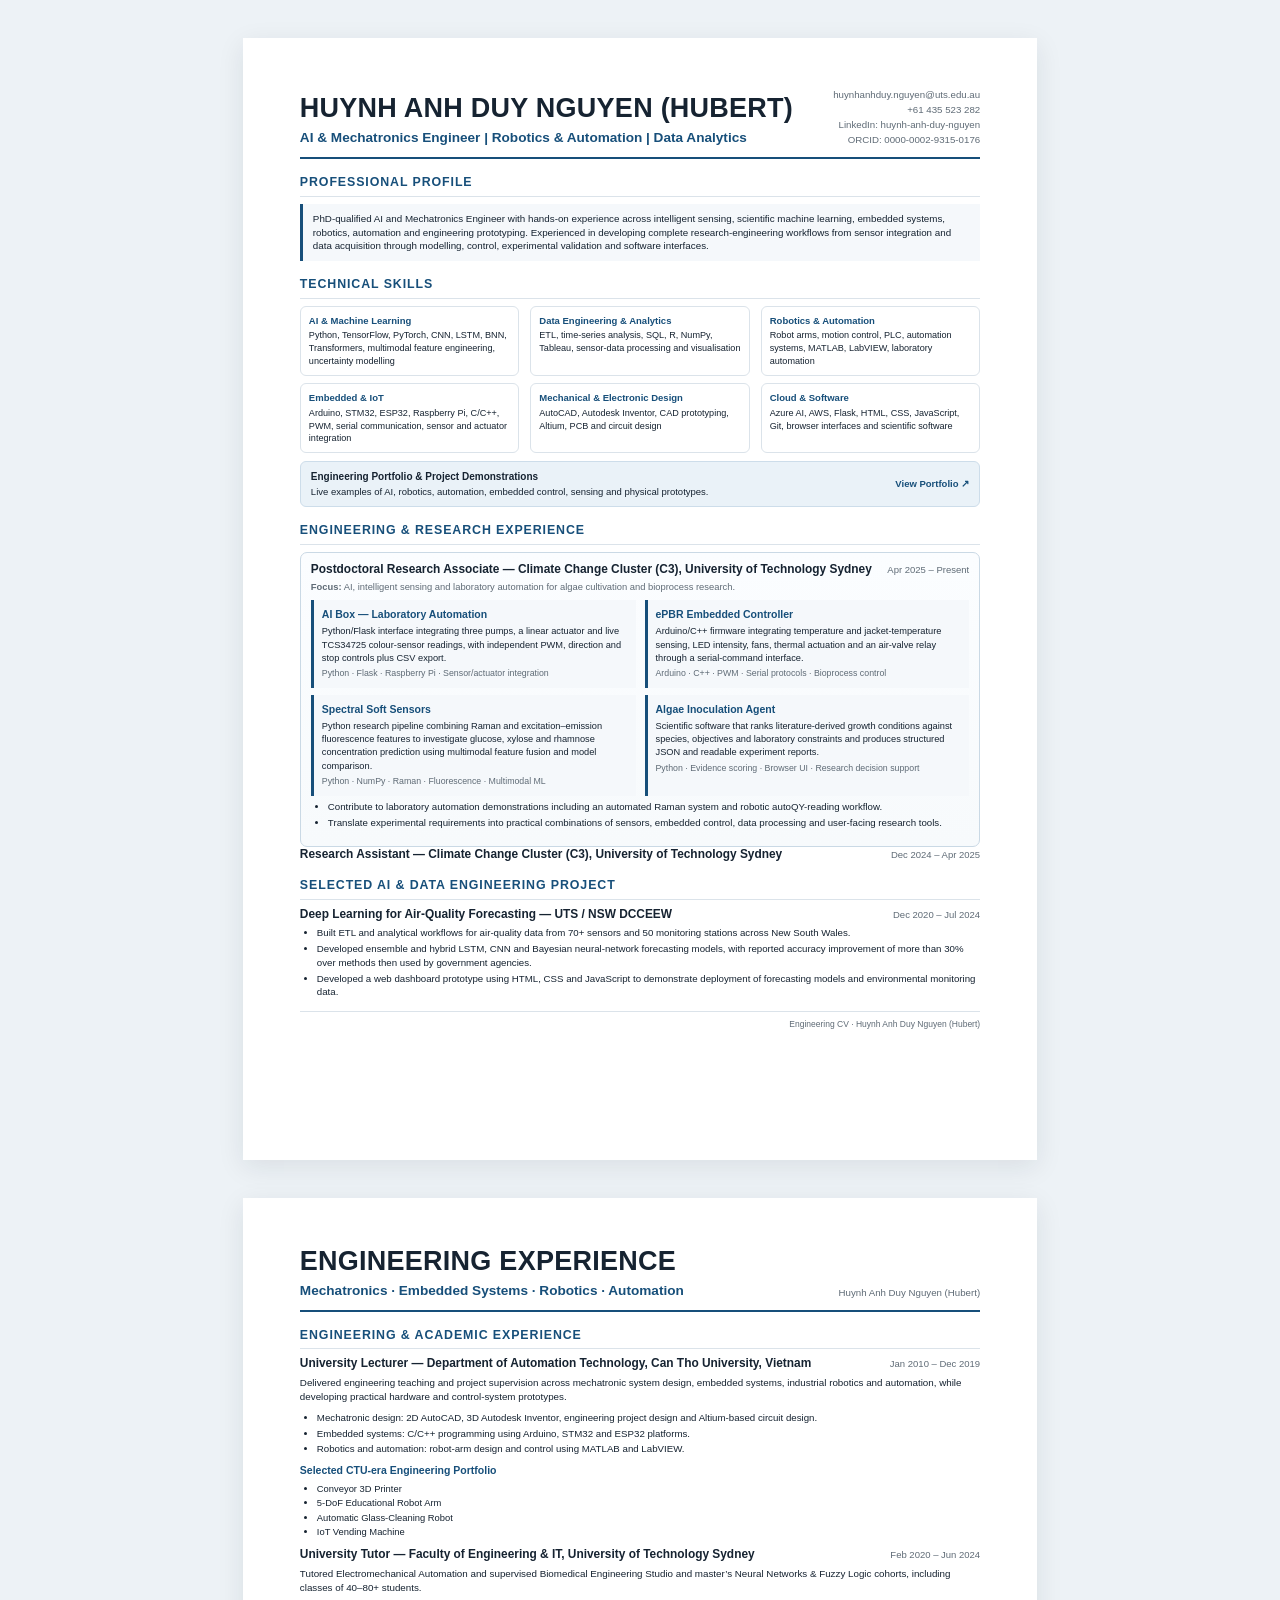
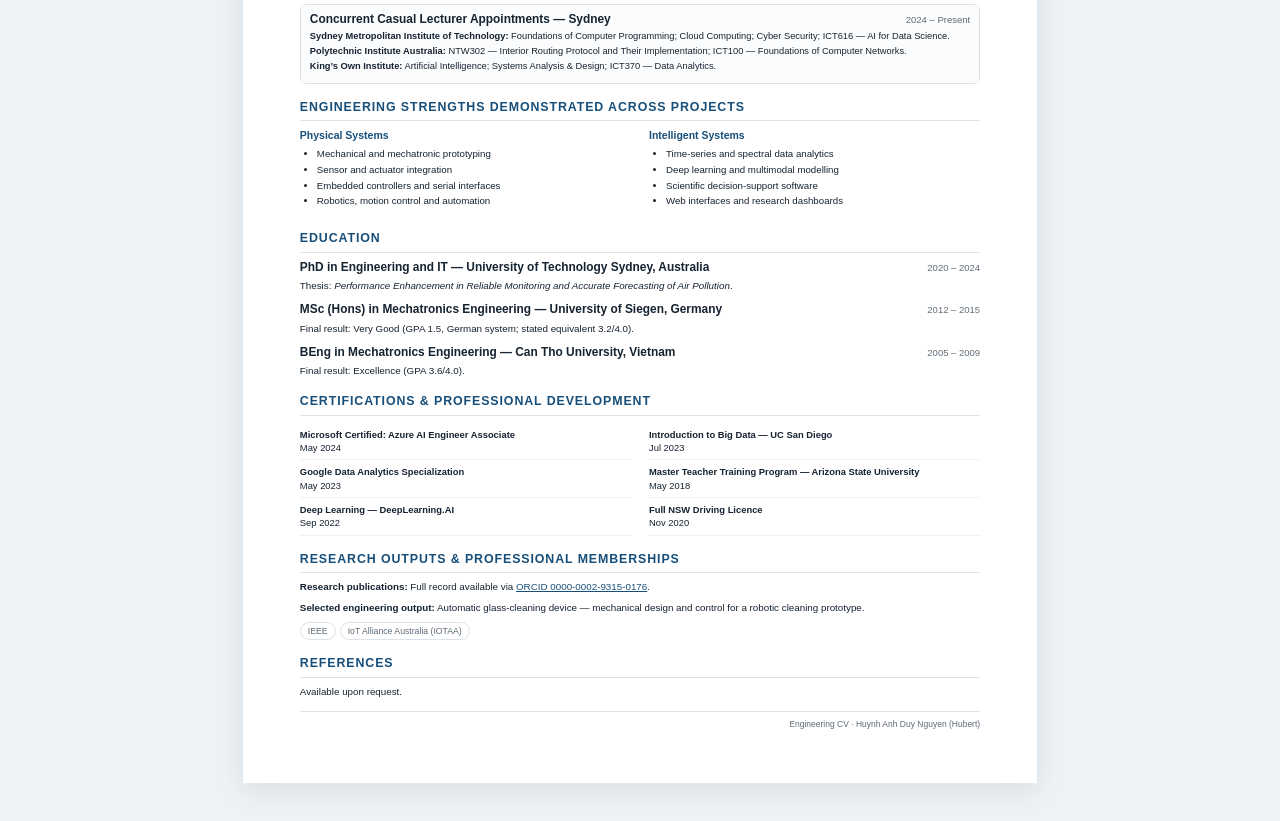
==== commit 57e811e0: "Correct C3 role titles and dates in Engineering CV" ====
--- a/documents/CV_Engineering_AI_Robotics_2026.html
+++ b/documents/CV_Engineering_AI_Robotics_2026.html
@@ -252,11 +252,11 @@
 </section>
 
 <section>
-  <h2>Current Engineering &amp; Research Experience</h2>
+  <h2>Engineering &amp; Research Experience</h2>
   <div class="lead-role">
     <div class="meta">
-      <h3>Postdoctoral Research Fellow — Climate Change Cluster (C3), University of Technology Sydney</h3>
-      <span>Dec 2024 – Present</span>
+      <h3>Postdoctoral Research Associate — Climate Change Cluster (C3), University of Technology Sydney</h3>
+      <span>Apr 2025 – Present</span>
     </div>
     <p class="focus"><b>Focus:</b> AI, intelligent sensing and laboratory automation for algae cultivation and bioprocess research.</p>
 
@@ -290,6 +290,12 @@
       <li>Contribute to laboratory automation demonstrations including an automated Raman system and robotic autoQY-reading workflow.</li>
       <li>Translate experimental requirements into practical combinations of sensors, embedded control, data processing and user-facing research tools.</li>
     </ul>
+  </div>
+  <div class="item">
+    <div class="meta">
+      <h3>Research Assistant — Climate Change Cluster (C3), University of Technology Sydney</h3>
+      <span>Dec 2024 – Apr 2025</span>
+    </div>
   </div>
 </section>
 
